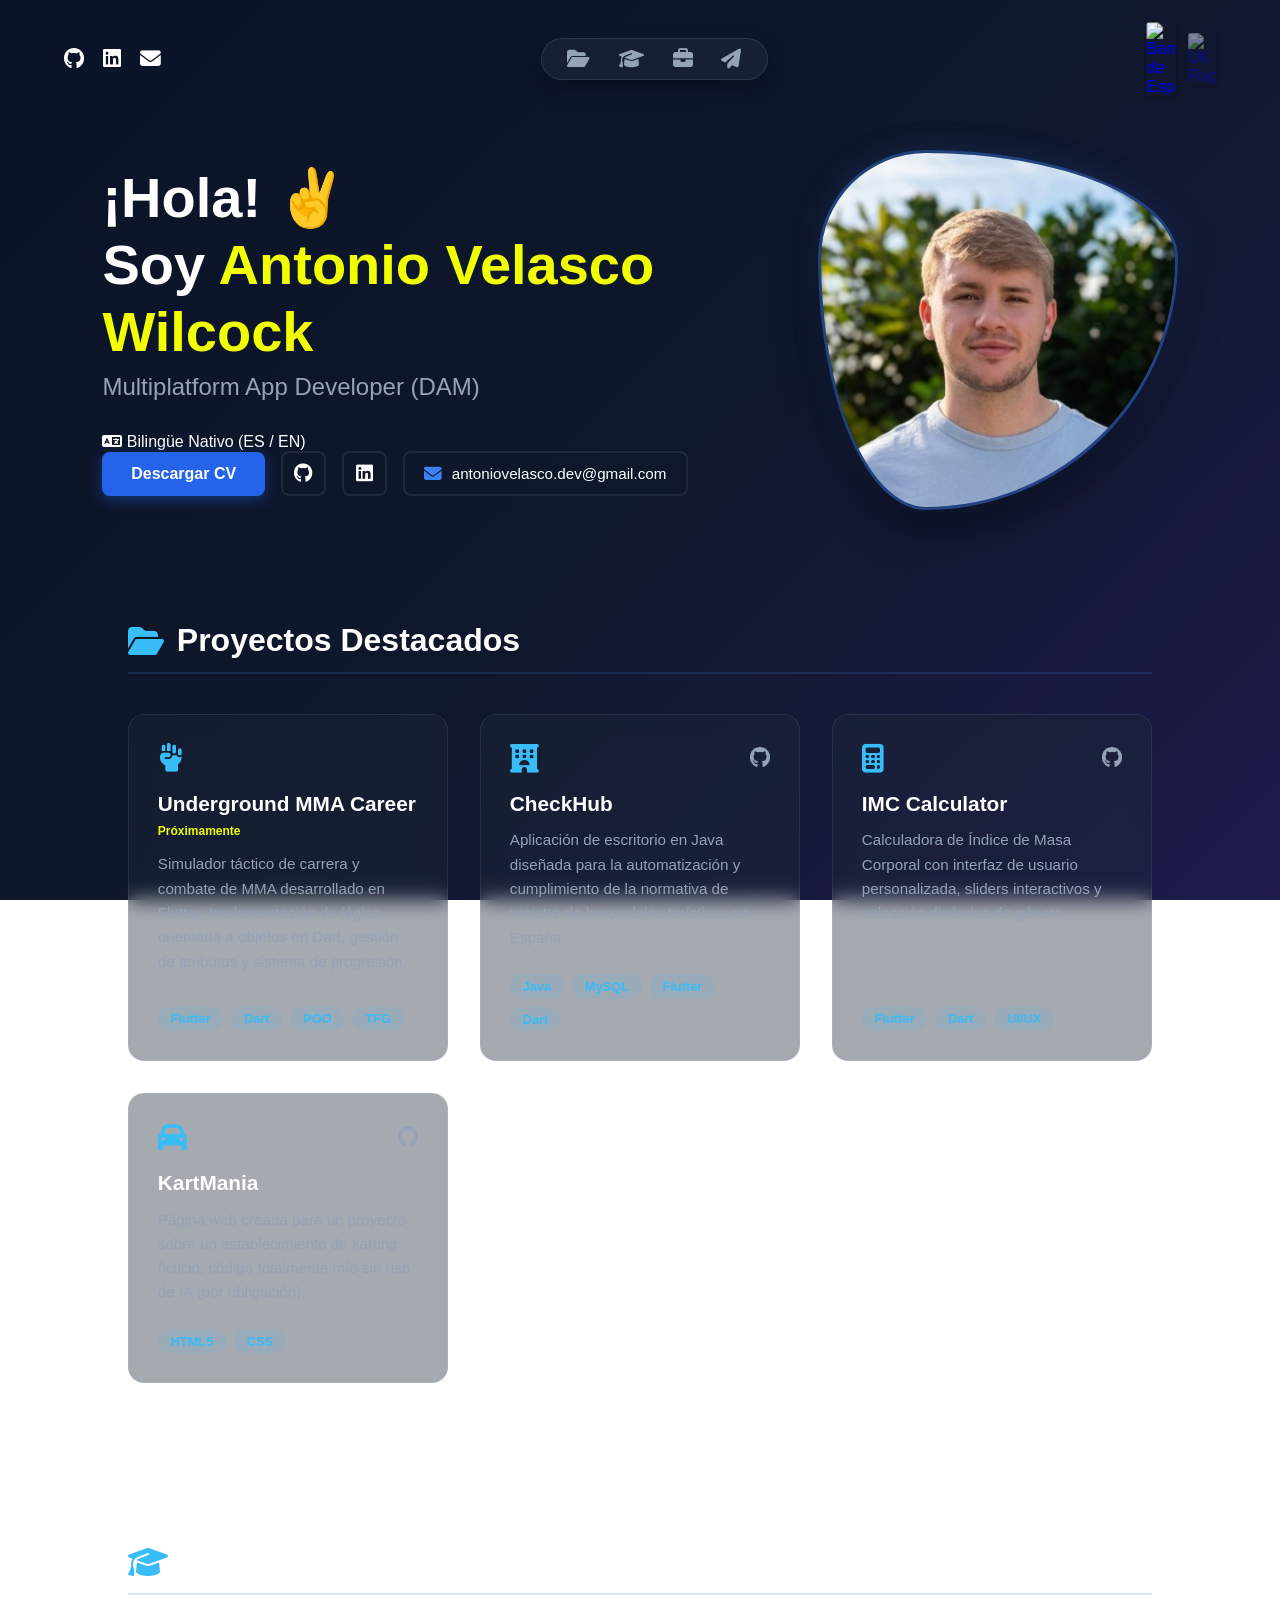
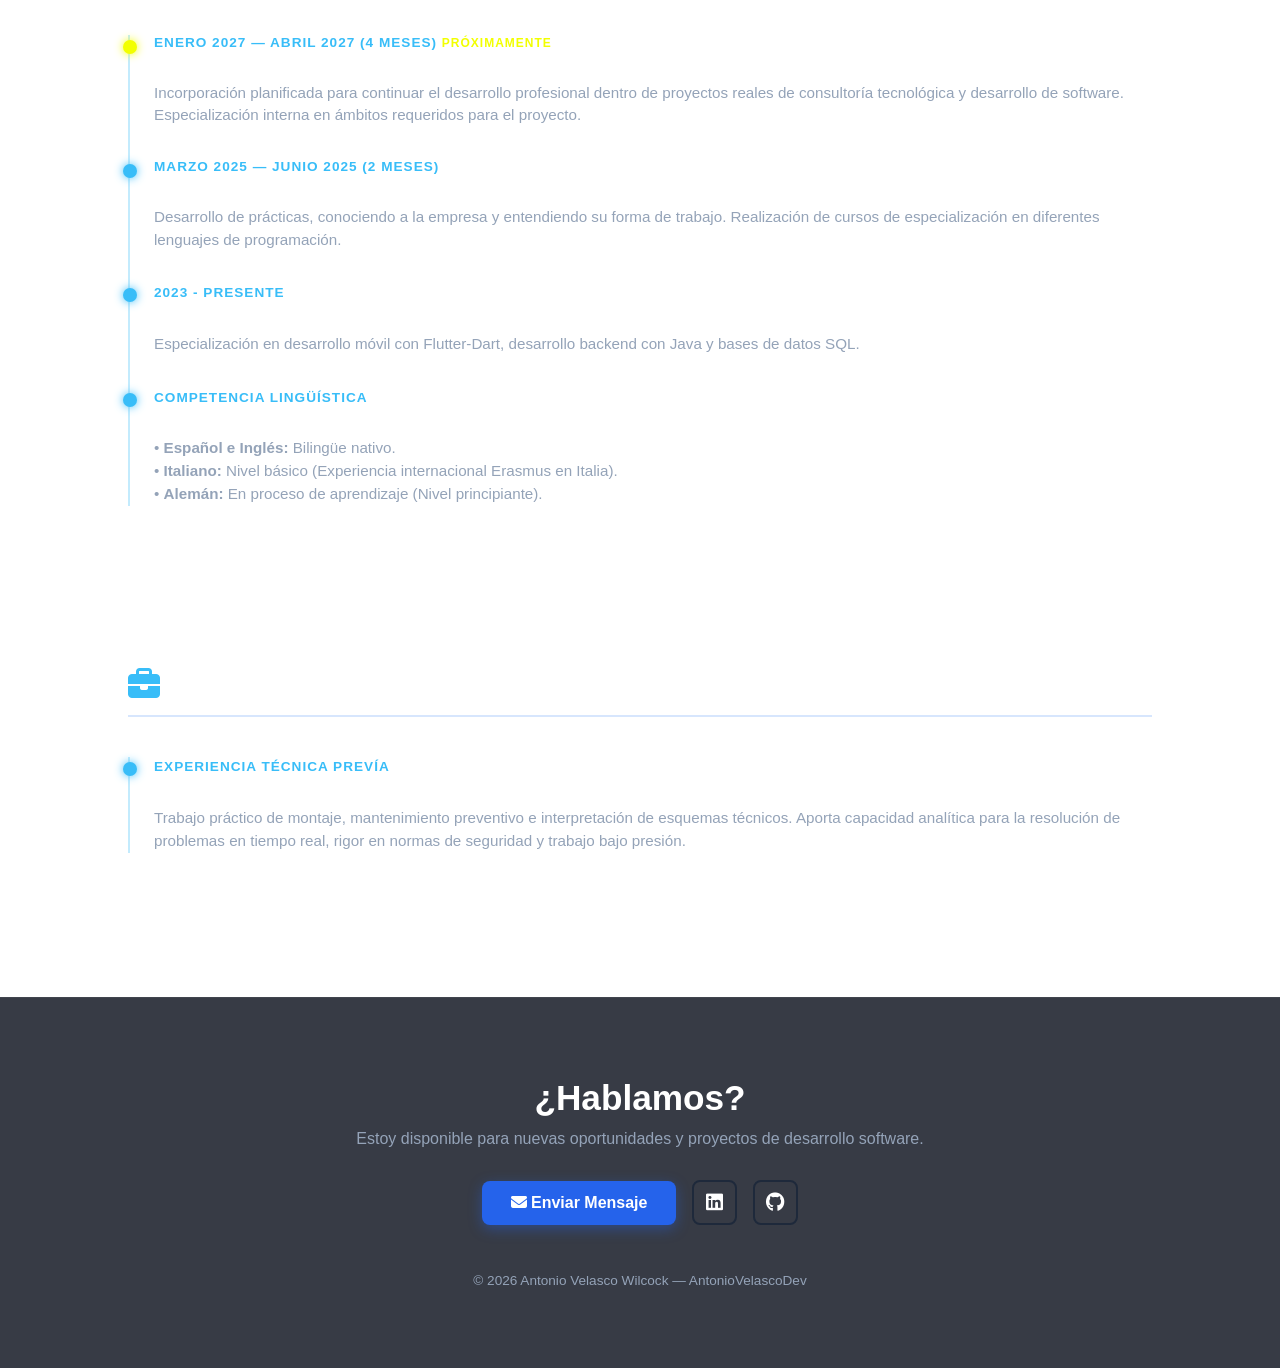
==== indexEsp.html @ fb4e48b7 "First Commit: Creation of my portfolio." ====
<!DOCTYPE html>
<html lang="es">

<head>
    <meta charset="UTF-8">
    <meta name="viewport" content="width=device-width, initial-scale=1.0">
    <title>Antonio Velasco | Portfolio</title>
    <link rel="stylesheet" href="styles.css">
    <!-- Utilizo FontAwesome para los iconos -->
    <link rel="stylesheet" href="https://cdnjs.cloudflare.com/ajax/libs/font-awesome/6.4.0/css/all.min.css">
</head>

<body>

    <!-- Navbar superior -->
    <header class="header">
        <div class="header-left">
            <a href="https://github.com/Antoniovelascodev" target="_blank" class="icon-btn" title="GitHub"><i
                    class="fab fa-github"></i></a>
            <a href="https://www.linkedin.com/in/antonio-velasco-wilcock/" target="_blank" class="icon-btn"
                title="LinkedIn"><i class="fab fa-linkedin"></i></a>
            <a href="mailto:antoniovelasco.dev@gmail.com" class="icon-btn" title="Correo electrónico"><i
                    class="fas fa-envelope"></i></a>
        </div>

        <!-- Bloque Central: Menú de navegación flotante / anclas -->
        <nav class="nav-central">
            <a href="#proyectos" class="nav-icon-link" title="Proyectos">
                <i class="fas fa-folder-open"></i>
            </a>
            <a href="#estudios" class="nav-icon-link" title="Estudios y Formación">
                <i class="fas fa-graduation-cap"></i>
            </a>
            <a href="#experiencia" class="nav-icon-link" title="Experiencia Laboral">
                <i class="fas fa-briefcase"></i>
            </a>
            <a href="#contacto" class="nav-icon-link" title="Contacto">
                <i class="fas fa-paper-plane"></i>
            </a>
        </nav>

        <!-- Bloque Derecho: Selector de Idioma -->
        <div class="lang-selector">
            <a href="indexEsp.html" class="lang-flag active" title="Español">
                <img src="https://flagcdn.com/w40/es.png" alt="Bandera de España" class="flag-img">
            </a>
            <a href="indexEn.html" class="lang-flag" title="English">
                <img src="https://flagcdn.com/w40/gb.png" alt="UK Flag" class="flag-img">
            </a>
        </div>
    </header>

    <!-- Sección Principal -->
    <main class="hero-section">
        <div class="hero-text">
            <h1>¡Hola! ✌️<br>Soy <span class="highlight">Antonio Velasco Wilcock</span></h1>
            <h2>Multiplatform App Developer (DAM)</h2>
            
            <!-- BADGE BILINGÜE EN PÁGINA PRINCIPAL -->
            <div class="hero-badges">
                <span class="badge-bilingual"><i class="fas fa-language"></i> Bilingüe Nativo (ES / EN)</span>
            </div>

            <div class="hero-actions">
                <a href="#contacto" class="btn-primary">Descargar CV</a>
                <a href="https://github.com/Antoniovelascodev" target="_blank" class="social-icon-btn" title="GitHub"><i
                        class="fab fa-github"></i></a>
                <a href="https://www.linkedin.com/in/antonio-velasco-wilcock/" target="_blank" class="social-icon-btn"
                    title="LinkedIn"><i class="fab fa-linkedin"></i></a>
                <a href="mailto:antoniovelasco.dev@gmail.com" class="email-btn" title="Enviar correo">
                    <i class="fas fa-envelope"></i>
                    <span>antoniovelasco.dev@gmail.com</span>
                </a>
            </div>
        </div>

        <div class="hero-image-container">
            <div class="blob-frame">
                <img src="images/profilePicture.jpg" alt="Antonio Velasco">
            </div>
        </div>
    </main>

    <!-- SECCIÓN 1: PROYECTOS DESTACADOS -->
    <section id="proyectos" class="section-container">
        <h2 class="section-title"><i class="fas fa-folder-open"></i> Proyectos Destacados</h2>

        <div class="projects-grid">

            <!-- Tarjeta 1: MMA Manager (TFG) -->
            <div class="project-card">
                <div class="project-header">
                    <i class="fa-solid fa-hand-fist project-icon"></i>
                </div>
                <h3>Underground MMA Career <span style="color: #f2ff00; font-size: 0.75rem;">Próximamente</span></h3> 
                <p>Simulador táctico de carrera y combate de MMA desarrollado en Flutter. Implementación de lógica
                    orientada a objetos en Dart, gestión de atributos y sistema de progresión.</p>
                <div class="project-tags">
                    <span>Flutter</span>
                    <span>Dart</span>
                    <span>POO</span>
                    <span>TFG</span>
                </div>
            </div>

            <!-- Tarjeta 2: SES Hospedajes -->
            <div class="project-card">
                <div class="project-header">
                    <i class="fas fa-hotel project-icon"></i>
                    <div class="project-links">
                        <a href="https://github.com/Antoniovelascodev/CheckHub" target="_blank" title="Ver código"><i
                                class="fab fa-github"></i></a>
                    </div>
                </div>
                <h3>CheckHub</h3>
                <p>Aplicación de escritorio en Java diseñada para la automatización y cumplimiento de la normativa de
                    registro de hospedajes turísticos en España.</p>
                <div class="project-tags">
                    <span>Java</span>
                    <span>MySQL</span>
                    <span>Flutter</span>
                    <span>Dart</span>
                </div>
            </div>

            <!-- Tarjeta 3: IMC Calculator -->
            <div class="project-card">
                <div class="project-header">
                    <i class="fas fa-calculator project-icon"></i>
                    <div class="project-links">
                        <a href="https://github.com/Antoniovelascodev/ImcCalculator" target="_blank"
                            title="Ver código"><i class="fab fa-github"></i></a>
                    </div>
                </div>
                <h3>IMC Calculator</h3>
                <p>Calculadora de Índice de Masa Corporal con interfaz de usuario personalizada, sliders interactivos y
                    selección dinámica de género.</p>
                <div class="project-tags">
                    <span>Flutter</span>
                    <span>Dart</span>
                    <span>UI/UX</span>
                </div>
            </div>

            <!-- Tarjeta 4: KartMania -->
            <div class="project-card">
                <div class="project-header">
                    <i class="fas fa-car project-icon"></i>
                    <div class="project-links">
                        <a href="https://github.com/Antoniovelascodev/KartMania" target="_blank"
                            title="Ver código"><i class="fab fa-github"></i></a>
                    </div>
                </div>
                <h3>KartMania</h3>
                <p>Página web creada para un proyecto sobre un establecimiento de karting ficticio, código totalmente mío sin uso de IA (por obligación).</p>
                <div class="project-tags">
                    <span>HTML5</span>
                    <span>CSS</span>
                </div>
            </div>

        </div>
    </section>

    <!-- SECCIÓN 2: ESTUDIOS Y FORMACIÓN -->
    <section id="estudios" class="section-container">
        <h2 class="section-title"><i class="fas fa-graduation-cap"></i> Formación e Idiomas</h2>

        <div class="timeline">

            <!-- Prácticas Futuras (2027) -->
            <div class="timeline-item">
                <div class="timeline-dot" style="background: #f2ff00; box-shadow: 0 0 10px #f2ff00;"></div>
                <div class="timeline-date">Enero 2027 — Abril 2027 (4 meses) <span
                        style="color: #f2ff00; font-size: 0.75rem;">Próximamente</span></div>
                <div class="timeline-content">
                    <h3>Prácticas Formativas — Accenture</h3>
                    <p class="timeline-sub">
                        Incorporación planificada para continuar el desarrollo profesional dentro de proyectos reales de consultoría
                        tecnológica y desarrollo de software. Especialización interna en ámbitos requeridos para el proyecto.
                    </p>
                </div>
            </div>

            <!-- Prácticas Pasadas -->
            <div class="timeline-item">
                <div class="timeline-dot"></div>
                <div class="timeline-date">Marzo 2025 — Junio 2025 (2 meses)</div>
                <div class="timeline-content">
                    <h3>Prácticas Formativas — Accenture</h3>
                    <p class="timeline-sub">
                        Desarrollo de prácticas, conociendo a la empresa y entendiendo su forma de trabajo. Realización 
                        de cursos de especialización en diferentes lenguajes de programación. 
                    </p>
                </div>
            </div>

            <!-- Grado DAM -->
            <div class="timeline-item">
                <div class="timeline-dot"></div>
                <div class="timeline-content">
                    <span class="timeline-date">2023 - Presente</span>
                    <h3>Grado Superior en Desarrollo de Aplicaciones Multiplataforma (DAM)</h3>
                    <p class="timeline-sub">Especialización en desarrollo móvil con Flutter-Dart, desarrollo backend con
                        Java y bases de datos SQL.</p>
                </div>
            </div>

            <!-- Idiomas y Perfil Internacional -->
            <div class="timeline-item">
                <div class="timeline-dot"></div>
                <div class="timeline-content">
                    <span class="timeline-date">Competencia Lingüística</span>
                    <h3>Perfil Bilingüe e Idiomas</h3>
                    <p class="timeline-sub">
                        • <strong>Español e Inglés:</strong> Bilingüe nativo.<br>
                        • <strong>Italiano:</strong> Nivel básico (Experiencia internacional Erasmus en Italia).<br>
                        • <strong>Alemán:</strong> En proceso de aprendizaje (Nivel principiante).
                    </p>
                </div>
            </div>
        </div>
    </section>

    <!-- SECCIÓN 3: EXPERIENCIA TÉCNICA Y LABORAL -->
    <section id="experiencia" class="section-container">
        <h2 class="section-title"><i class="fas fa-briefcase"></i> Otra Experiencia Técnica</h2>

        <div class="timeline">
            <!-- Electricista -->
            <div class="timeline-item">
                <div class="timeline-dot"></div>
                <div class="timeline-content">
                    <span class="timeline-date">Experiencia Técnica Prevía</span>
                    <h3>Técnico Electricista</h3>
                    <p class="timeline-sub">
                        Trabajo práctico de montaje, mantenimiento preventivo e interpretación de esquemas técnicos. Aporta capacidad analítica para la resolución de problemas en tiempo real, rigor en normas de seguridad y trabajo bajo presión.
                    </p>
                </div>
            </div>
        </div>
    </section>

    <!-- FOOTER / CONTACTO -->
    <footer id="contacto" class="footer-container">
        <h2>¿Hablamos?</h2>
        <p>Estoy disponible para nuevas oportunidades y proyectos de desarrollo software.</p>

        <div class="footer-actions">
            <a href="mailto:antoniovelasco.dev@gmail.com" class="btn-primary"><i class="fas fa-envelope"></i> Enviar
                Mensaje</a>
            <a href="https://www.linkedin.com/in/antonio-velasco-wilcock/" target="_blank" class="social-icon-btn"><i
                    class="fab fa-linkedin"></i></a>
            <a href="https://github.com/Antoniovelascodev" target="_blank" class="social-icon-btn"><i
                    class="fab fa-github"></i></a>
        </div>

        <p class="copyright">&copy; 2026 Antonio Velasco Wilcock — AntonioVelascoDev</p>
    </footer>

</body>

</html>
---- styles.css ----
/* ==========================================
   CONFIGURACIÓN GENERAL
   ========================================== */
* {
    margin: 0;
    padding: 0;
    box-sizing: border-box;
    font-family: 'Segoe UI', Roboto, Helvetica, Arial, sans-serif;
}

html {
    scroll-behavior: smooth;
}

body {
    background: linear-gradient(135deg, #0b1329 0%, #0f172a 50%, #1e1b4b 100%);
    background-attachment: fixed;
    color: #ffffff;
    min-height: 100vh;
    display: flex;
    flex-direction: column;
    overflow-x: hidden;
}

/* ==========================================
   HEADER Y NAVBAR
   ========================================== */
.header {
    width: 100%;
    display: flex;
    justify-content: space-between;
    align-items: center;
    padding: 1.5rem 5%;
}

.header-left {
    display: flex;
    align-items: center;
    gap: 1.2rem;
}

.icon-btn {
    color: #ffffff;
    font-size: 1.3rem;
    text-decoration: none;
    transition: color 0.3s ease;
}

.icon-btn:hover {
    color: #3b82f6;
}

.nav-central {
    display: flex;
    align-items: center;
    gap: 1.8rem;
    background: rgba(30, 41, 59, 0.6);
    padding: 0.6rem 1.6rem;
    border-radius: 30px;
    border: 1px solid rgba(255, 255, 255, 0.1);
    backdrop-filter: blur(10px);
    box-shadow: 0 8px 20px rgba(0, 0, 0, 0.3);
}

.nav-icon-link {
    color: #94a3b8;
    font-size: 1.25rem;
    text-decoration: none;
    transition: all 0.3s ease;
    display: flex;
    align-items: center;
    justify-content: center;
}

.nav-icon-link:hover {
    color: #3b82f6;
    transform: translateY(-2px);
}

.lang-selector {
    display: flex;
    align-items: center;
    gap: 0.8rem;
}

.lang-flag {
    opacity: 0.5;
    transition: opacity 0.3s ease, transform 0.2s ease;
    text-decoration: none;
    display: flex;
    align-items: center;
}

.lang-flag.active,
.lang-flag:hover {
    opacity: 1;
    transform: scale(1.05);
}

.flag-img {
    width: 28px;
    height: auto;
    border-radius: 3px;
    box-shadow: 0 2px 5px rgba(0, 0, 0, 0.3);
}

/* ==========================================
   SECCIÓN PRINCIPAL (HERO)
   ========================================== */
.hero-section {
    flex: 1;
    display: flex;
    justify-content: space-between;
    align-items: center;
    padding: 2rem 8%;
    max-width: 1300px;
    margin: 0 auto;
    width: 100%;
}

.hero-text {
    max-width: 650px;
}

.hero-text h1 {
    font-size: 3.5rem;
    font-weight: 800;
    line-height: 1.2;
    margin-bottom: 0.5rem;
}

.hero-text .highlight {
    color: #f2ff00;
}

.hero-text h2 {
    font-size: 1.5rem;
    color: #94a3b8;
    font-weight: 400;
    margin-bottom: 2rem;
}

.hero-actions {
    display: flex;
    align-items: center;
    gap: 1rem;
    flex-wrap: wrap;
}

.btn-primary {
    background-color: #2563eb;
    color: #ffffff;
    padding: 0.8rem 1.8rem;
    border-radius: 8px;
    text-decoration: none;
    font-weight: 600;
    font-size: 1rem;
    transition: background 0.3s ease, transform 0.2s ease;
    box-shadow: 0 4px 14px rgba(37, 99, 235, 0.4);
}

.btn-primary:hover {
    background-color: #1d4ed8;
    transform: translateY(-2px);
}

.social-icon-btn {
    background: transparent;
    border: 2px solid #1e293b;
    color: #ffffff;
    width: 45px;
    height: 45px;
    display: flex;
    justify-content: center;
    align-items: center;
    border-radius: 8px;
    font-size: 1.2rem;
    text-decoration: none;
    transition: all 0.3s ease;
}

.social-icon-btn:hover {
    border-color: #3b82f6;
    color: #3b82f6;
    background-color: rgba(59, 130, 246, 0.08);
    transform: translateY(-2px);
}

.email-btn {
    background: transparent;
    border: 2px solid #1e293b;
    color: #ffffff;
    padding: 0 1.2rem;
    height: 45px;
    display: flex;
    align-items: center;
    gap: 0.6rem;
    border-radius: 8px;
    font-size: 0.95rem;
    font-weight: 500;
    text-decoration: none;
    transition: all 0.3s ease;
}

.email-btn i {
    font-size: 1.1rem;
    color: #3b82f6;
}

.email-btn:hover {
    border-color: #3b82f6;
    background-color: rgba(59, 130, 246, 0.08);
    color: #3b82f6;
    transform: translateY(-2px);
}

.hero-image-container {
    display: flex;
    justify-content: center;
    align-items: center;
}

.blob-frame {
    width: 360px;
    height: 360px;
    border-radius: 30% 70% 70% 30% / 30% 30% 70% 70%;
    overflow: hidden;
    border: 3px solid rgba(59, 130, 246, 0.4);
    box-shadow: 0 20px 40px rgba(0, 0, 0, 0.5), 0 0 30px rgba(59, 130, 246, 0.2);
    transition: border-radius 0.8s ease;
}

.blob-frame:hover {
    border-radius: 50% 50% 30% 70% / 50% 70% 30% 50%;
}

.blob-frame img {
    width: 100%;
    height: 100%;
    object-fit: cover;
}

/* ==========================================
   SECCIONES (PROYECTOS Y ESTUDIOS)
   ========================================== */
.section-container {
    padding: 5rem 10%;
    max-width: 1300px;
    margin: 0 auto;
    width: 100%;
}

.section-title {
    font-size: 2rem;
    font-weight: 700;
    margin-bottom: 2.5rem;
    display: flex;
    align-items: center;
    gap: 0.8rem;
    color: #ffffff;
    border-bottom: 2px solid rgba(59, 130, 246, 0.2);
    padding-bottom: 0.8rem;
}

.section-title i {
    color: #38bdf8;
}

.projects-grid {
    display: grid;
    grid-template-columns: repeat(auto-fit, minmax(300px, 1fr));
    gap: 2rem;
}

.project-card {
    background: rgba(30, 41, 59, 0.4);
    border: 1px solid rgba(255, 255, 255, 0.08);
    border-radius: 16px;
    padding: 1.8rem;
    backdrop-filter: blur(10px);
    transition: all 0.3s ease;
    display: flex;
    flex-direction: column;
}

.project-card:hover {
    transform: translateY(-5px);
    border-color: rgba(56, 189, 248, 0.5);
    box-shadow: 0 10px 30px rgba(0, 0, 0, 0.4);
}

.project-header {
    display: flex;
    justify-content: space-between;
    align-items: center;
    margin-bottom: 1.2rem;
}

.project-icon {
    font-size: 1.8rem;
    color: #38bdf8;
}

.project-links a {
    color: #94a3b8;
    font-size: 1.3rem;
    text-decoration: none;
    transition: color 0.3s ease;
}

.project-links a:hover {
    color: #38bdf8;
}

.project-card h3 {
    font-size: 1.3rem;
    margin-bottom: 0.8rem;
    color: #ffffff;
}

.project-card p {
    color: #94a3b8;
    font-size: 0.95rem;
    line-height: 1.6;
    margin-bottom: 1.5rem;
    flex: 1;
}

.project-tags {
    display: flex;
    gap: 0.5rem;
    flex-wrap: wrap;
}

.project-tags span {
    background: rgba(56, 189, 248, 0.1);
    color: #38bdf8;
    padding: 0.3rem 0.8rem;
    border-radius: 20px;
    font-size: 0.8rem;
    font-weight: 600;
}

/* Timeline */
.timeline {
    display: flex;
    flex-direction: column;
    gap: 2rem;
    position: relative;
    padding-left: 1.5rem;
    border-left: 2px solid rgba(56, 189, 248, 0.3);
}

.timeline-item {
    position: relative;
}

.timeline-dot {
    width: 14px;
    height: 14px;
    background: #38bdf8;
    border-radius: 50%;
    position: absolute;
    left: -1.95rem;
    top: 0.3rem;
    box-shadow: 0 0 10px #38bdf8;
}

.timeline-date {
    color: #38bdf8;
    font-size: 0.85rem;
    font-weight: 600;
    text-transform: uppercase;
    letter-spacing: 1px;
}

.timeline-content h3 {
    font-size: 1.2rem;
    margin: 0.3rem 0;
}

.timeline-sub {
    color: #94a3b8;
    font-size: 0.95rem;
    line-height: 1.5;
}

/* Footer */
.footer-container {
    text-align: center;
    padding: 5rem 5% 3rem;
    background: rgba(5, 10, 23, 0.8);
    border-top: 1px solid rgba(255, 255, 255, 0.05);
    margin-top: 4rem;
}

.footer-container h2 {
    font-size: 2.2rem;
    margin-bottom: 0.8rem;
}

.footer-container p {
    color: #94a3b8;
    margin-bottom: 2rem;
}

.footer-actions {
    display: flex;
    justify-content: center;
    align-items: center;
    gap: 1rem;
    margin-bottom: 3rem;
}

.copyright {
    font-size: 0.85rem;
    color: #64748b;
}

/* ==========================================
   ADAPTABILIDAD RESPONSIVE
   ========================================== */
@media (max-width: 900px) {
    .header {
        flex-wrap: wrap;
        gap: 1rem;
        justify-content: center;
    }

    .nav-central {
        order: 3;
        width: 100%;
        justify-content: center;
        margin-top: 0.5rem;
    }

    .hero-section {
        flex-direction: column-reverse;
        justify-content: center;
        text-align: center;
        padding: 2rem 5%;
        gap: 2.5rem;
    }

    .hero-text h1 {
        font-size: 2.6rem;
    }

    .hero-actions {
        justify-content: center;
    }

    .blob-frame {
        width: 270px;
        height: 270px;
    }
}
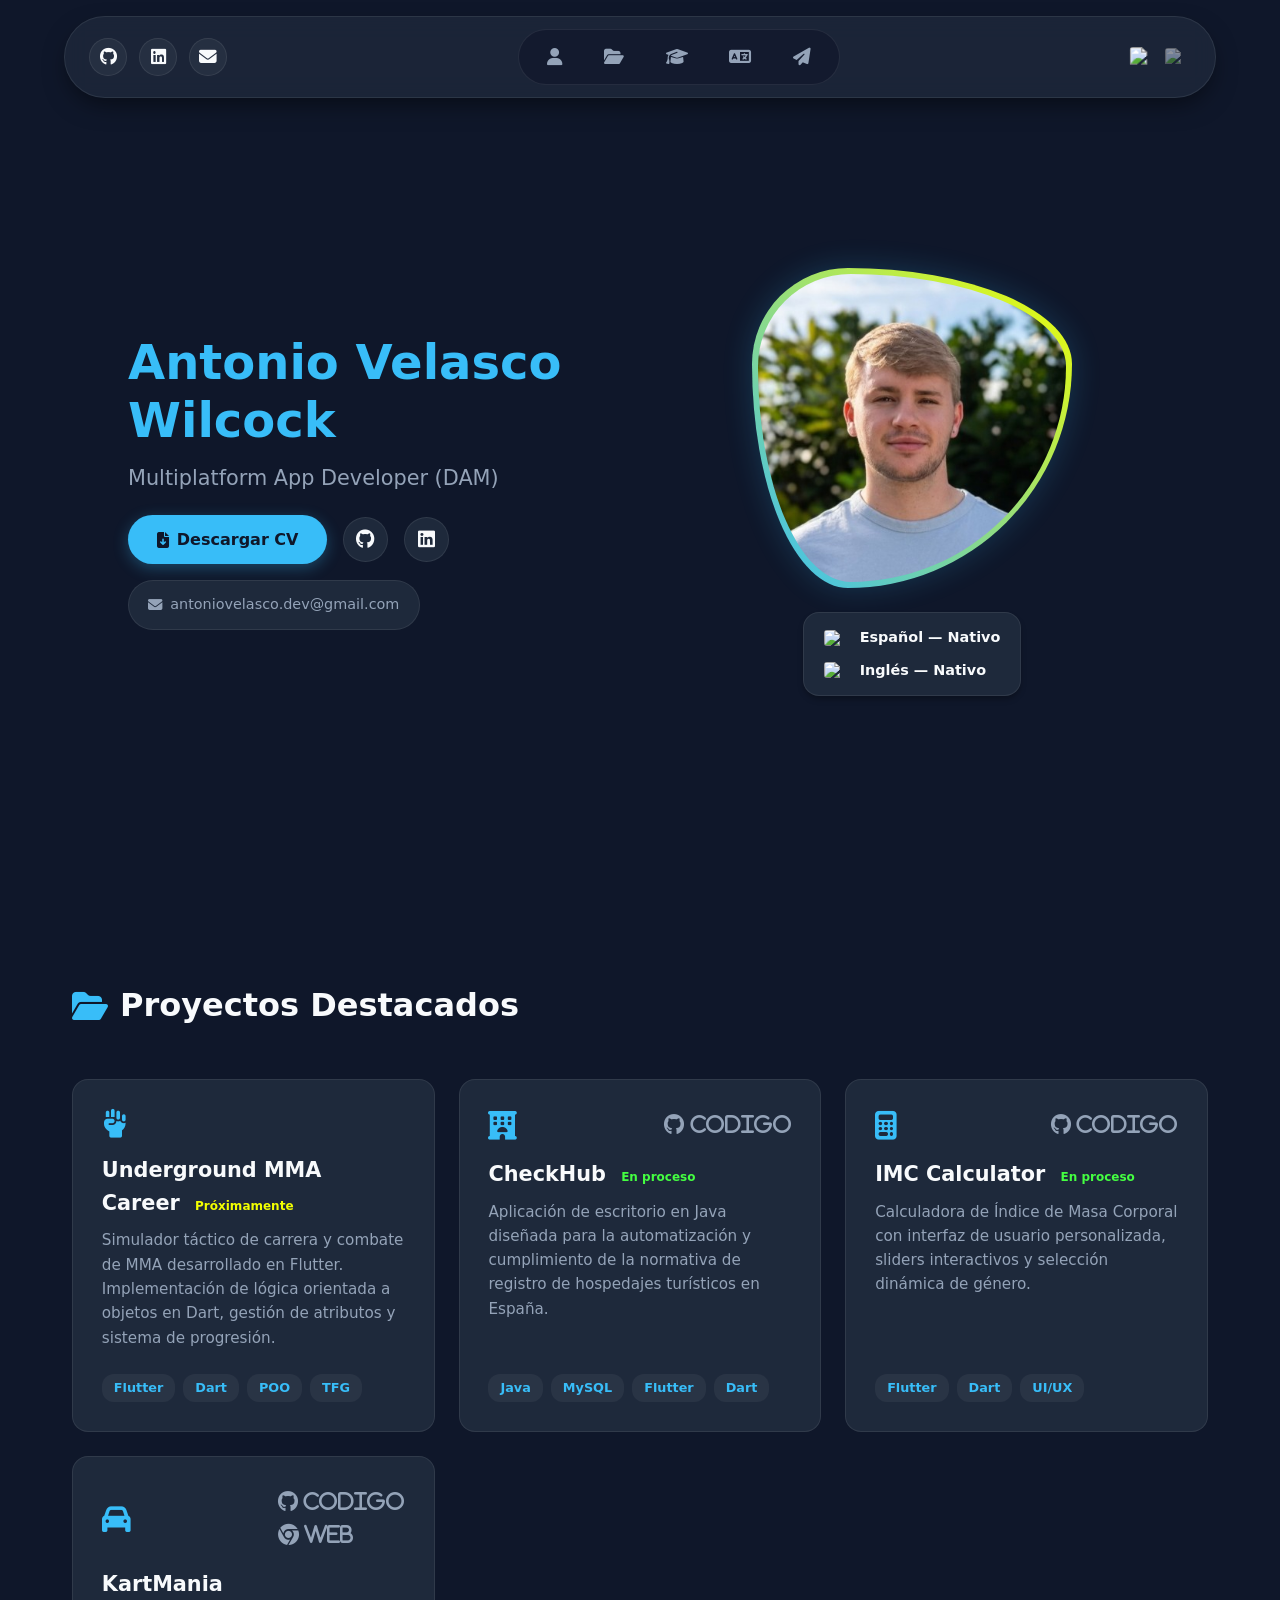
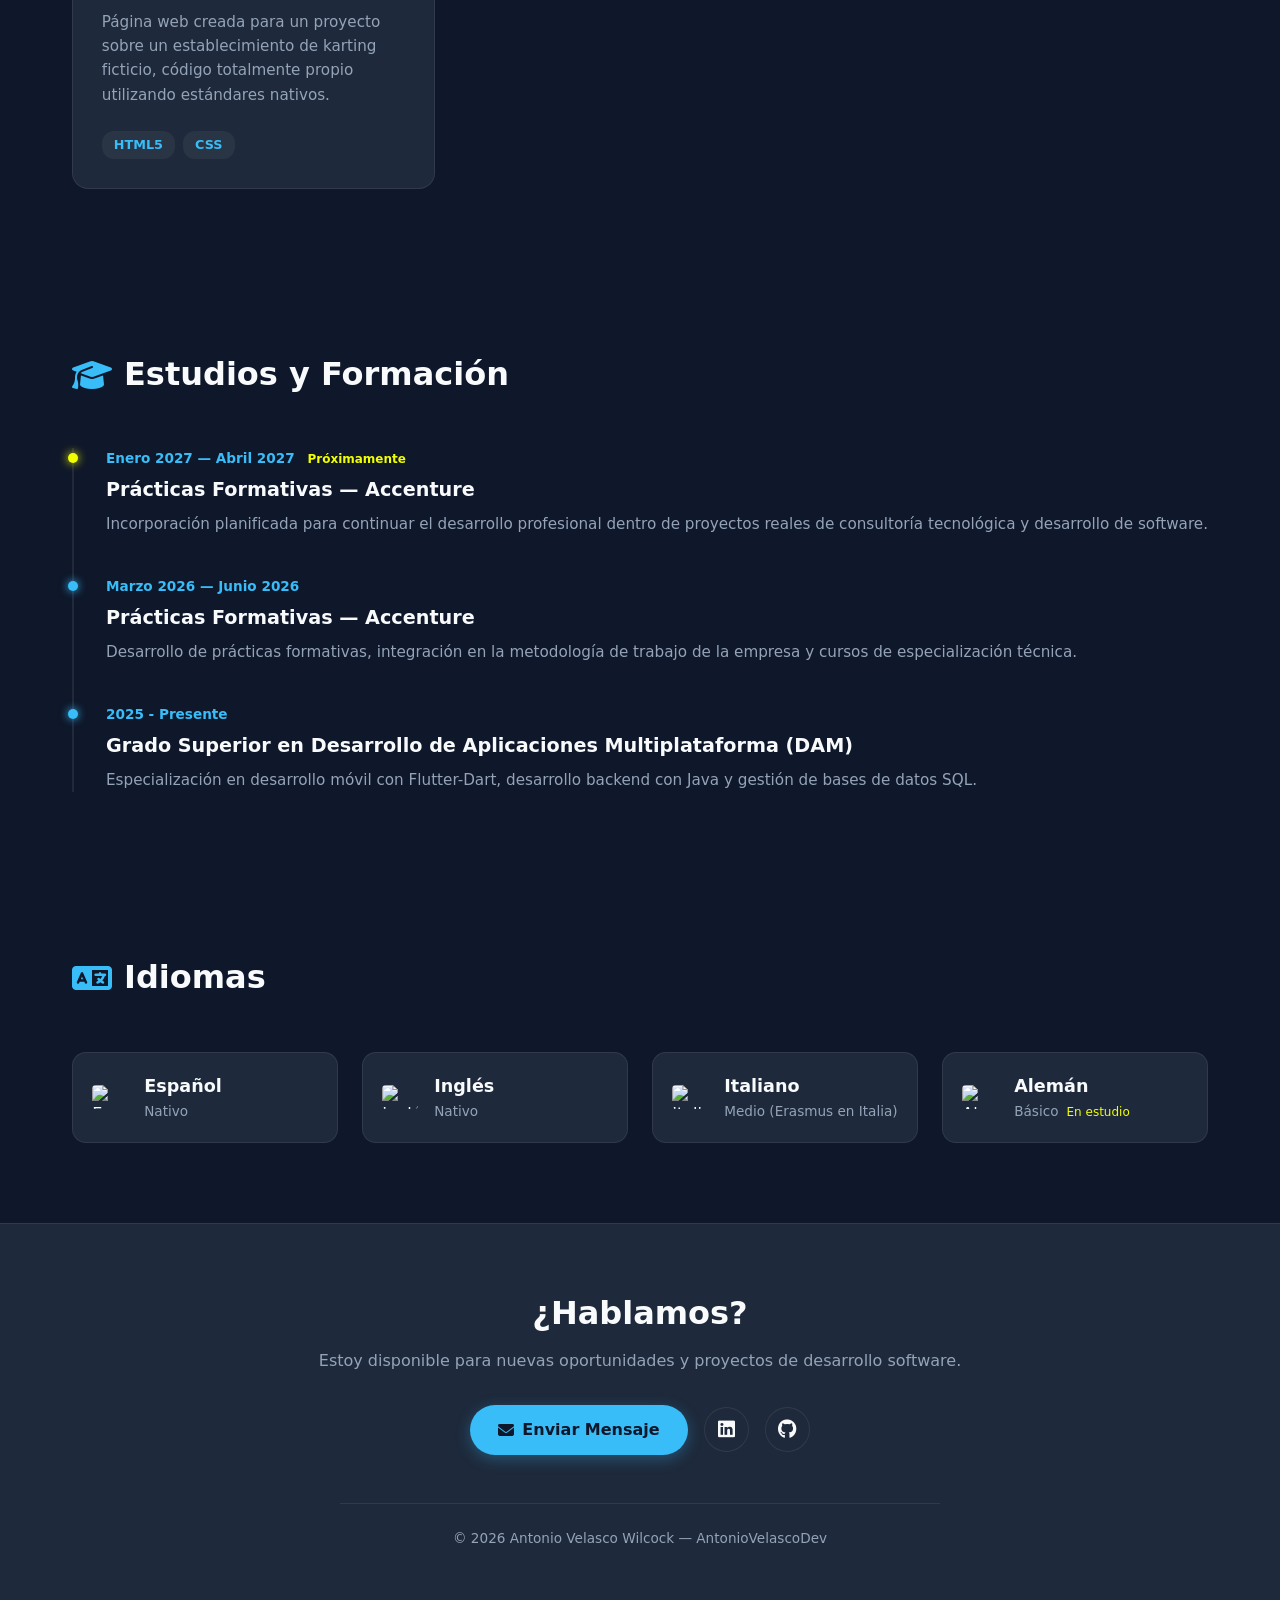
==== commit bf79b102: "Fix: Small changes" ====
--- a/indexEsp.html
+++ b/indexEsp.html
@@ -6,7 +6,7 @@
     <meta name="viewport" content="width=device-width, initial-scale=1.0">
     <title>Antonio Velasco | Portfolio</title>
     <link rel="stylesheet" href="styles.css">
-    <!-- Utilizo FontAwesome para los iconos -->
+    <!-- FontAwesome para iconos -->
     <link rel="stylesheet" href="https://cdnjs.cloudflare.com/ajax/libs/font-awesome/6.4.0/css/all.min.css">
 </head>
 
@@ -23,46 +23,46 @@
                     class="fas fa-envelope"></i></a>
         </div>
 
-        <!-- Bloque Central: Menú de navegación flotante / anclas -->
+        <!-- Bloque Central: Menú de navegación flotante -->
         <nav class="nav-central">
+            <!-- Icono de persona para subir al inicio -->
+            <a href="#inicio" class="nav-icon-link" title="Inicio / Sobre mí">
+                <i class="fas fa-user"></i>
+            </a>
             <a href="#proyectos" class="nav-icon-link" title="Proyectos">
                 <i class="fas fa-folder-open"></i>
             </a>
             <a href="#estudios" class="nav-icon-link" title="Estudios y Formación">
                 <i class="fas fa-graduation-cap"></i>
             </a>
-            <a href="#experiencia" class="nav-icon-link" title="Experiencia Laboral">
-                <i class="fas fa-briefcase"></i>
+            <a href="#idiomas" class="nav-icon-link" title="Idiomas">
+                <i class="fas fa-language"></i>
             </a>
             <a href="#contacto" class="nav-icon-link" title="Contacto">
                 <i class="fas fa-paper-plane"></i>
             </a>
         </nav>
 
-        <!-- Bloque Derecho: Selector de Idioma -->
+        <!-- Bloque Derecho: Selector de Idioma del Portfolio -->
         <div class="lang-selector">
             <a href="indexEsp.html" class="lang-flag active" title="Español">
                 <img src="https://flagcdn.com/w40/es.png" alt="Bandera de España" class="flag-img">
             </a>
-            <a href="indexEn.html" class="lang-flag" title="English">
+            <a href="index.html" class="lang-flag" title="English">
                 <img src="https://flagcdn.com/w40/gb.png" alt="UK Flag" class="flag-img">
             </a>
         </div>
     </header>
 
-    <!-- Sección Principal -->
-    <main class="hero-section">
+    <!-- Sección Principal (Añadido id="inicio") -->
+    <main id="inicio" class="hero-section">
         <div class="hero-text">
-            <h1>¡Hola! ✌️<br>Soy <span class="highlight">Antonio Velasco Wilcock</span></h1>
+            <h1><span class="highlight">Antonio Velasco Wilcock</span></h1>
             <h2>Multiplatform App Developer (DAM)</h2>
-            
-            <!-- BADGE BILINGÜE EN PÁGINA PRINCIPAL -->
-            <div class="hero-badges">
-                <span class="badge-bilingual"><i class="fas fa-language"></i> Bilingüe Nativo (ES / EN)</span>
-            </div>
 
             <div class="hero-actions">
-                <a href="#contacto" class="btn-primary">Descargar CV</a>
+                <a href="docs/CvAntonioVelascoWilcock.pdf" download="CvAntonioVelascoWilcock.pdf" class="btn-primary"><i
+                        class="fas fa-file-arrow-down"></i> Descargar CV</a>
                 <a href="https://github.com/Antoniovelascodev" target="_blank" class="social-icon-btn" title="GitHub"><i
                         class="fab fa-github"></i></a>
                 <a href="https://www.linkedin.com/in/antonio-velasco-wilcock/" target="_blank" class="social-icon-btn"
@@ -74,10 +74,23 @@
             </div>
         </div>
 
+        <!-- Imagen Hero y Banderas con texto debajo -->
         <div class="hero-image-container">
             <div class="blob-frame">
                 <img src="images/profilePicture.jpg" alt="Antonio Velasco">
             </div>
+
+            <!-- Banderas explicativas debajo de la foto -->
+            <div class="profile-languages">
+                <div class="lang-tag">
+                    <img src="https://flagcdn.com/w40/es.png" alt="Español" class="profile-flag">
+                    <span>Español — Nativo</span>
+                </div>
+                <div class="lang-tag">
+                    <img src="https://flagcdn.com/w40/gb.png" alt="Inglés" class="profile-flag">
+                    <span>Inglés — Nativo </span>
+                </div>
+            </div>
         </div>
     </main>
 
@@ -86,13 +99,12 @@
         <h2 class="section-title"><i class="fas fa-folder-open"></i> Proyectos Destacados</h2>
 
         <div class="projects-grid">
-
-            <!-- Tarjeta 1: MMA Manager (TFG) -->
+            <!-- MMA Manager -->
             <div class="project-card">
                 <div class="project-header">
                     <i class="fa-solid fa-hand-fist project-icon"></i>
                 </div>
-                <h3>Underground MMA Career <span style="color: #f2ff00; font-size: 0.75rem;">Próximamente</span></h3> 
+                <h3>Underground MMA Career <span class="badge-coming-soon">Próximamente</span></h3>
                 <p>Simulador táctico de carrera y combate de MMA desarrollado en Flutter. Implementación de lógica
                     orientada a objetos en Dart, gestión de atributos y sistema de progresión.</p>
                 <div class="project-tags">
@@ -103,16 +115,16 @@
                 </div>
             </div>
 
-            <!-- Tarjeta 2: SES Hospedajes -->
+            <!-- CheckHub -->
             <div class="project-card">
                 <div class="project-header">
                     <i class="fas fa-hotel project-icon"></i>
                     <div class="project-links">
-                        <a href="https://github.com/Antoniovelascodev/CheckHub" target="_blank" title="Ver código"><i
-                                class="fab fa-github"></i></a>
+                       <a href="https://github.com/Antoniovelascodev/CheckHub" target="_blank"
+                            title="View Source Code"><i class="fab fa-github"> Codigo</i></a>
                     </div>
                 </div>
-                <h3>CheckHub</h3>
+                <h3>CheckHub  <span class="badge-in-process">En proceso</span></h3>
                 <p>Aplicación de escritorio en Java diseñada para la automatización y cumplimiento de la normativa de
                     registro de hospedajes turísticos en España.</p>
                 <div class="project-tags">
@@ -123,16 +135,16 @@
                 </div>
             </div>
 
-            <!-- Tarjeta 3: IMC Calculator -->
+            <!-- IMC Calculator -->
             <div class="project-card">
                 <div class="project-header">
                     <i class="fas fa-calculator project-icon"></i>
                     <div class="project-links">
                         <a href="https://github.com/Antoniovelascodev/ImcCalculator" target="_blank"
-                            title="Ver código"><i class="fab fa-github"></i></a>
+                            title="View Source Code"><i class="fab fa-github"> Codigo</i></a>
                     </div>
                 </div>
-                <h3>IMC Calculator</h3>
+                <h3>IMC Calculator  <span class="badge-in-process">En proceso</span></h3>
                 <p>Calculadora de Índice de Masa Corporal con interfaz de usuario personalizada, sliders interactivos y
                     selección dinámica de género.</p>
                 <div class="project-tags">
@@ -142,56 +154,54 @@
                 </div>
             </div>
 
-            <!-- Tarjeta 4: KartMania -->
+            <!-- KartMania -->
             <div class="project-card">
                 <div class="project-header">
                     <i class="fas fa-car project-icon"></i>
                     <div class="project-links">
                         <a href="https://github.com/Antoniovelascodev/KartMania" target="_blank"
-                            title="Ver código"><i class="fab fa-github"></i></a>
+                            title="View Source Code"><i class="fab fa-github"> Codigo</i></a>
+                        <br>
+                        <a href="https://antoniovelascodev.github.io/KartMania/" target="_blank" title="View Page"><i
+                                class="fab fa-chrome"> Web</i></a>
                     </div>
                 </div>
                 <h3>KartMania</h3>
-                <p>Página web creada para un proyecto sobre un establecimiento de karting ficticio, código totalmente mío sin uso de IA (por obligación).</p>
+                <p>Página web creada para un proyecto sobre un establecimiento de karting ficticio, código totalmente
+                    propio utilizando estándares nativos.</p>
                 <div class="project-tags">
                     <span>HTML5</span>
                     <span>CSS</span>
                 </div>
             </div>
-
         </div>
     </section>
 
     <!-- SECCIÓN 2: ESTUDIOS Y FORMACIÓN -->
     <section id="estudios" class="section-container">
-        <h2 class="section-title"><i class="fas fa-graduation-cap"></i> Formación e Idiomas</h2>
+        <h2 class="section-title"><i class="fas fa-graduation-cap"></i> Estudios y Formación</h2>
 
         <div class="timeline">
-
-            <!-- Prácticas Futuras (2027) -->
+            <!-- Prácticas Futuras -->
             <div class="timeline-item">
-                <div class="timeline-dot" style="background: #f2ff00; box-shadow: 0 0 10px #f2ff00;"></div>
-                <div class="timeline-date">Enero 2027 — Abril 2027 (4 meses) <span
-                        style="color: #f2ff00; font-size: 0.75rem;">Próximamente</span></div>
+                <div class="timeline-dot dot-yellow"></div>
+                <div class="timeline-date">Enero 2027 — Abril 2027 <span class="badge-coming-soon">Próximamente</span>
+                </div>
                 <div class="timeline-content">
                     <h3>Prácticas Formativas — Accenture</h3>
-                    <p class="timeline-sub">
-                        Incorporación planificada para continuar el desarrollo profesional dentro de proyectos reales de consultoría
-                        tecnológica y desarrollo de software. Especialización interna en ámbitos requeridos para el proyecto.
-                    </p>
+                    <p class="timeline-sub">Incorporación planificada para continuar el desarrollo profesional dentro de
+                        proyectos reales de consultoría tecnológica y desarrollo de software.</p>
                 </div>
             </div>
 
             <!-- Prácticas Pasadas -->
             <div class="timeline-item">
                 <div class="timeline-dot"></div>
-                <div class="timeline-date">Marzo 2025 — Junio 2025 (2 meses)</div>
+                <div class="timeline-date">Marzo 2026 — Junio 2026</div>
                 <div class="timeline-content">
                     <h3>Prácticas Formativas — Accenture</h3>
-                    <p class="timeline-sub">
-                        Desarrollo de prácticas, conociendo a la empresa y entendiendo su forma de trabajo. Realización 
-                        de cursos de especialización en diferentes lenguajes de programación. 
-                    </p>
+                    <p class="timeline-sub">Desarrollo de prácticas formativas, integración en la metodología de trabajo
+                        de la empresa y cursos de especialización técnica.</p>
                 </div>
             </div>
 
@@ -199,43 +209,49 @@
             <div class="timeline-item">
                 <div class="timeline-dot"></div>
                 <div class="timeline-content">
-                    <span class="timeline-date">2023 - Presente</span>
+                    <span class="timeline-date">2025 - Presente</span>
                     <h3>Grado Superior en Desarrollo de Aplicaciones Multiplataforma (DAM)</h3>
                     <p class="timeline-sub">Especialización en desarrollo móvil con Flutter-Dart, desarrollo backend con
-                        Java y bases de datos SQL.</p>
-                </div>
-            </div>
-
-            <!-- Idiomas y Perfil Internacional -->
-            <div class="timeline-item">
-                <div class="timeline-dot"></div>
-                <div class="timeline-content">
-                    <span class="timeline-date">Competencia Lingüística</span>
-                    <h3>Perfil Bilingüe e Idiomas</h3>
-                    <p class="timeline-sub">
-                        • <strong>Español e Inglés:</strong> Bilingüe nativo.<br>
-                        • <strong>Italiano:</strong> Nivel básico (Experiencia internacional Erasmus en Italia).<br>
-                        • <strong>Alemán:</strong> En proceso de aprendizaje (Nivel principiante).
-                    </p>
+                        Java y gestión de bases de datos SQL.</p>
                 </div>
             </div>
         </div>
     </section>
 
-    <!-- SECCIÓN 3: EXPERIENCIA TÉCNICA Y LABORAL -->
-    <section id="experiencia" class="section-container">
-        <h2 class="section-title"><i class="fas fa-briefcase"></i> Otra Experiencia Técnica</h2>
-
-        <div class="timeline">
-            <!-- Electricista -->
-            <div class="timeline-item">
-                <div class="timeline-dot"></div>
-                <div class="timeline-content">
-                    <span class="timeline-date">Experiencia Técnica Prevía</span>
-                    <h3>Técnico Electricista</h3>
-                    <p class="timeline-sub">
-                        Trabajo práctico de montaje, mantenimiento preventivo e interpretación de esquemas técnicos. Aporta capacidad analítica para la resolución de problemas en tiempo real, rigor en normas de seguridad y trabajo bajo presión.
-                    </p>
+    <!-- SECCIÓN 3: IDIOMAS (NUEVA SECCIÓN) -->
+    <section id="idiomas" class="section-container">
+        <h2 class="section-title"><i class="fas fa-language"></i> Idiomas</h2>
+
+        <div class="languages-grid">
+            <div class="lang-card">
+                <img src="https://flagcdn.com/w40/es.png" alt="Español" class="lang-card-flag">
+                <div class="lang-card-info">
+                    <h3>Español</h3>
+                    <p>Nativo</p>
+                </div>
+            </div>
+
+            <div class="lang-card">
+                <img src="https://flagcdn.com/w40/gb.png" alt="Inglés" class="lang-card-flag">
+                <div class="lang-card-info">
+                    <h3>Inglés</h3>
+                    <p>Nativo</p>
+                </div>
+            </div>
+
+            <div class="lang-card">
+                <img src="https://flagcdn.com/w40/it.png" alt="Italiano" class="lang-card-flag">
+                <div class="lang-card-info">
+                    <h3>Italiano</h3>
+                    <p>Medio (Erasmus en Italia)</p>
+                </div>
+            </div>
+
+            <div class="lang-card">
+                <img src="https://flagcdn.com/w40/de.png" alt="Alemán" class="lang-card-flag">
+                <div class="lang-card-info">
+                    <h3>Alemán</h3>
+                    <p>Básico<span class="badge-coming-soon">En estudio</span></p>
                 </div>
             </div>
         </div>
--- a/styles.css
+++ b/styles.css
@@ -1,92 +1,122 @@
-/* ==========================================
-   CONFIGURACIÓN GENERAL
-   ========================================== */
+/* ==========================================================================
+   1. VARIABLES GLOBALES & REINICIO
+   ========================================================================== */
+:root {
+    --bg-color: #0f172a;
+    --card-bg: #1e293b;
+    --text-primary: #f8fafc;
+    --text-secondary: #94a3b8;
+    --accent-color: #38bdf8;
+    --accent-yellow: #f2ff00;
+    --accent-hover: #0284c7;
+    --border-color: rgba(255, 255, 255, 0.08);
+    --shadow-sm: 0 4px 6px -1px rgba(0, 0, 0, 0.3);
+    --shadow-lg: 0 10px 25px -5px rgba(0, 0, 0, 0.5);
+    --font-main: 'Segoe UI', system-ui, -apple-system, sans-serif;
+    --transition: all 0.3s cubic-bezier(0.4, 0, 0.2, 1);
+}
+
 * {
     margin: 0;
     padding: 0;
     box-sizing: border-box;
-    font-family: 'Segoe UI', Roboto, Helvetica, Arial, sans-serif;
-}
-
-html {
     scroll-behavior: smooth;
 }
 
 body {
-    background: linear-gradient(135deg, #0b1329 0%, #0f172a 50%, #1e1b4b 100%);
-    background-attachment: fixed;
-    color: #ffffff;
-    min-height: 100vh;
-    display: flex;
-    flex-direction: column;
+    background-color: var(--bg-color);
+    color: var(--text-primary);
+    font-family: var(--font-main);
+    line-height: 1.6;
     overflow-x: hidden;
 }
 
-/* ==========================================
-   HEADER Y NAVBAR
-   ========================================== */
+a {
+    text-decoration: none;
+    color: inherit;
+}
+
+/* ==========================================================================
+   2. HEADER / NAVBAR SUPERIOR
+   ========================================================================== */
 .header {
-    width: 100%;
+    position: fixed;
+    top: 1rem;
+    left: 50%;
+    transform: translateX(-50%);
+    width: 90%;
+    max-width: 1200px;
     display: flex;
     justify-content: space-between;
     align-items: center;
-    padding: 1.5rem 5%;
+    padding: 0.75rem 1.5rem;
+    background: rgba(30, 41, 59, 0.8);
+    backdrop-filter: blur(12px);
+    -webkit-backdrop-filter: blur(12px);
+    border: 1px solid var(--border-color);
+    border-radius: 50px;
+    z-index: 1000;
+    box-shadow: var(--shadow-lg);
 }
 
 .header-left {
     display: flex;
-    align-items: center;
-    gap: 1.2rem;
+    gap: 0.75rem;
 }
 
 .icon-btn {
-    color: #ffffff;
-    font-size: 1.3rem;
-    text-decoration: none;
-    transition: color 0.3s ease;
+    width: 38px;
+    height: 38px;
+    border-radius: 50%;
+    background: rgba(255, 255, 255, 0.05);
+    display: flex;
+    align-items: center;
+    justify-content: center;
+    color: var(--text-primary);
+    font-size: 1.1rem;
+    transition: var(--transition);
+    border: 1px solid var(--border-color);
 }
 
 .icon-btn:hover {
-    color: #3b82f6;
-}
-
+    background: var(--accent-color);
+    color: #0f172a;
+    transform: translateY(-2px);
+}
+
+/* Nav Central Flotante */
 .nav-central {
     display: flex;
-    align-items: center;
-    gap: 1.8rem;
-    background: rgba(30, 41, 59, 0.6);
-    padding: 0.6rem 1.6rem;
+    gap: 1rem;
+    background: rgba(15, 23, 42, 0.6);
+    padding: 0.4rem 1rem;
     border-radius: 30px;
-    border: 1px solid rgba(255, 255, 255, 0.1);
-    backdrop-filter: blur(10px);
-    box-shadow: 0 8px 20px rgba(0, 0, 0, 0.3);
+    border: 1px solid var(--border-color);
 }
 
 .nav-icon-link {
-    color: #94a3b8;
-    font-size: 1.25rem;
-    text-decoration: none;
-    transition: all 0.3s ease;
-    display: flex;
-    align-items: center;
-    justify-content: center;
+    color: var(--text-secondary);
+    font-size: 1.1rem;
+    padding: 0.4rem 0.8rem;
+    border-radius: 20px;
+    transition: var(--transition);
 }
 
 .nav-icon-link:hover {
-    color: #3b82f6;
-    transform: translateY(-2px);
-}
-
+    color: var(--accent-color);
+    background: rgba(56, 189, 248, 0.1);
+}
+
+/* Selector de Idioma */
 .lang-selector {
     display: flex;
-    align-items: center;
-    gap: 0.8rem;
+    gap: 0.5rem;
+    align-items: center;
 }
 
 .lang-flag {
     opacity: 0.5;
-    transition: opacity 0.3s ease, transform 0.2s ease;
-    text-decoration: none;
+    transition: var(--transition);
     display: flex;
     align-items: center;
 }
@@ -94,313 +124,337 @@
 .lang-flag.active,
 .lang-flag:hover {
     opacity: 1;
-    transform: scale(1.05);
+    transform: scale(1.1);
 }
 
 .flag-img {
-    width: 28px;
-    height: auto;
+    width: 26px;
+    height: 18px;
+    object-fit: cover;
     border-radius: 3px;
-    box-shadow: 0 2px 5px rgba(0, 0, 0, 0.3);
-}
-
-/* ==========================================
-   SECCIÓN PRINCIPAL (HERO)
-   ========================================== */
+}
+
+/* ==========================================================================
+   3. HERO SECTION (PÁGINA PRINCIPAL)
+   ========================================================================== */
 .hero-section {
+    min-height: 100vh;
+    display: flex;
+    align-items: center;
+    justify-content: space-between;
+    padding: 8rem 10% 4rem;
+    gap: 4rem;
+    max-width: 1400px;
+    margin: 0 auto;
+}
+
+.hero-text {
     flex: 1;
-    display: flex;
-    justify-content: space-between;
-    align-items: center;
-    padding: 2rem 8%;
-    max-width: 1300px;
-    margin: 0 auto;
-    width: 100%;
-}
-
-.hero-text {
-    max-width: 650px;
 }
 
 .hero-text h1 {
-    font-size: 3.5rem;
+    font-size: 3rem;
     font-weight: 800;
     line-height: 1.2;
-    margin-bottom: 0.5rem;
-}
-
-.hero-text .highlight {
-    color: #f2ff00;
+    margin-bottom: 0.8rem;
+}
+
+.highlight {
+    color: var(--accent-color);
 }
 
 .hero-text h2 {
-    font-size: 1.5rem;
-    color: #94a3b8;
-    font-weight: 400;
+    font-size: 1.3rem;
+    color: var(--text-secondary);
+    font-weight: 500;
+    margin-bottom: 1.2rem;
+}
+
+/* Badge Bilingüe */
+.hero-badges {
     margin-bottom: 2rem;
 }
 
+.badge-bilingual {
+    display: inline-flex;
+    align-items: center;
+    gap: 0.5rem;
+    background: rgba(56, 189, 248, 0.1);
+    color: var(--accent-color);
+    border: 1px solid rgba(56, 189, 248, 0.3);
+    padding: 0.4rem 1rem;
+    border-radius: 20px;
+    font-size: 0.9rem;
+    font-weight: 600;
+}
+
+.badge-bilingual i {
+    color: var(--accent-yellow);
+}
+
+/* Acciones e Iconos */
 .hero-actions {
     display: flex;
+    flex-wrap: wrap;
     align-items: center;
     gap: 1rem;
-    flex-wrap: wrap;
 }
 
 .btn-primary {
-    background-color: #2563eb;
-    color: #ffffff;
-    padding: 0.8rem 1.8rem;
-    border-radius: 8px;
-    text-decoration: none;
-    font-weight: 600;
-    font-size: 1rem;
-    transition: background 0.3s ease, transform 0.2s ease;
-    box-shadow: 0 4px 14px rgba(37, 99, 235, 0.4);
+    background: var(--accent-color);
+    color: #0f172a;
+    padding: 0.75rem 1.8rem;
+    border-radius: 30px;
+    font-weight: 700;
+    transition: var(--transition);
+    display: inline-flex;
+    align-items: center;
+    gap: 0.5rem;
+    box-shadow: 0 4px 15px rgba(56, 189, 248, 0.3);
 }
 
 .btn-primary:hover {
-    background-color: #1d4ed8;
+    background: var(--accent-hover);
     transform: translateY(-2px);
+    box-shadow: 0 6px 20px rgba(56, 189, 248, 0.4);
 }
 
 .social-icon-btn {
-    background: transparent;
-    border: 2px solid #1e293b;
-    color: #ffffff;
     width: 45px;
     height: 45px;
-    display: flex;
+    border-radius: 50%;
+    background: var(--card-bg);
+    border: 1px solid var(--border-color);
+    display: flex;
+    align-items: center;
     justify-content: center;
-    align-items: center;
-    border-radius: 8px;
     font-size: 1.2rem;
-    text-decoration: none;
-    transition: all 0.3s ease;
+    transition: var(--transition);
 }
 
 .social-icon-btn:hover {
-    border-color: #3b82f6;
-    color: #3b82f6;
-    background-color: rgba(59, 130, 246, 0.08);
+    border-color: var(--accent-color);
+    color: var(--accent-color);
     transform: translateY(-2px);
 }
 
 .email-btn {
-    background: transparent;
-    border: 2px solid #1e293b;
-    color: #ffffff;
-    padding: 0 1.2rem;
-    height: 45px;
-    display: flex;
-    align-items: center;
-    gap: 0.6rem;
-    border-radius: 8px;
-    font-size: 0.95rem;
-    font-weight: 500;
-    text-decoration: none;
-    transition: all 0.3s ease;
-}
-
-.email-btn i {
-    font-size: 1.1rem;
-    color: #3b82f6;
+    display: flex;
+    align-items: center;
+    gap: 0.5rem;
+    background: var(--card-bg);
+    padding: 0.75rem 1.2rem;
+    border-radius: 30px;
+    border: 1px solid var(--border-color);
+    color: var(--text-secondary);
+    font-size: 0.9rem;
+    transition: var(--transition);
 }
 
 .email-btn:hover {
-    border-color: #3b82f6;
-    background-color: rgba(59, 130, 246, 0.08);
-    color: #3b82f6;
-    transform: translateY(-2px);
-}
-
+    border-color: var(--accent-color);
+    color: var(--text-primary);
+}
+
+/* Imagen Hero */
 .hero-image-container {
+    flex: 1;
     display: flex;
     justify-content: center;
-    align-items: center;
 }
 
 .blob-frame {
-    width: 360px;
-    height: 360px;
+    width: 320px;
+    height: 320px;
     border-radius: 30% 70% 70% 30% / 30% 30% 70% 70%;
-    overflow: hidden;
-    border: 3px solid rgba(59, 130, 246, 0.4);
-    box-shadow: 0 20px 40px rgba(0, 0, 0, 0.5), 0 0 30px rgba(59, 130, 246, 0.2);
-    transition: border-radius 0.8s ease;
-}
-
-.blob-frame:hover {
-    border-radius: 50% 50% 30% 70% / 50% 70% 30% 50%;
+    background: linear-gradient(45deg, var(--accent-color), var(--accent-yellow));
+    padding: 6px;
+    animation: morph 8s ease-in-out infinite;
+    box-shadow: 0 0 30px rgba(56, 189, 248, 0.2);
 }
 
 .blob-frame img {
     width: 100%;
     height: 100%;
     object-fit: cover;
-}
-
-/* ==========================================
-   SECCIONES (PROYECTOS Y ESTUDIOS)
-   ========================================== */
+    border-radius: inherit;
+}
+
+@keyframes morph {
+    0% {
+        border-radius: 30% 70% 70% 30% / 30% 30% 70% 70%;
+    }
+
+    50% {
+        border-radius: 60% 40% 30% 70% / 60% 30% 70% 40%;
+    }
+
+    100% {
+        border-radius: 30% 70% 70% 30% / 30% 30% 70% 70%;
+    }
+}
+
+/* ==========================================================================
+   4. SECCIONES COMUNES
+   ========================================================================== */
 .section-container {
-    padding: 5rem 10%;
-    max-width: 1300px;
+    max-width: 1200px;
     margin: 0 auto;
-    width: 100%;
+    padding: 5rem 2rem;
 }
 
 .section-title {
     font-size: 2rem;
-    font-weight: 700;
-    margin-bottom: 2.5rem;
-    display: flex;
-    align-items: center;
-    gap: 0.8rem;
-    color: #ffffff;
-    border-bottom: 2px solid rgba(59, 130, 246, 0.2);
-    padding-bottom: 0.8rem;
+    margin-bottom: 3rem;
+    display: flex;
+    align-items: center;
+    gap: 0.75rem;
+    color: var(--text-primary);
 }
 
 .section-title i {
-    color: #38bdf8;
-}
-
+    color: var(--accent-color);
+}
+
+/* ==========================================================================
+   5. TARJETAS DE PROYECTOS
+   ========================================================================== */
 .projects-grid {
     display: grid;
-    grid-template-columns: repeat(auto-fit, minmax(300px, 1fr));
-    gap: 2rem;
+    grid-template-columns: repeat(auto-fit, minmax(280px, 1fr));
+    gap: 1.5rem;
 }
 
 .project-card {
-    background: rgba(30, 41, 59, 0.4);
-    border: 1px solid rgba(255, 255, 255, 0.08);
+    background: var(--card-bg);
+    border: 1px solid var(--border-color);
     border-radius: 16px;
     padding: 1.8rem;
-    backdrop-filter: blur(10px);
-    transition: all 0.3s ease;
+    transition: var(--transition);
     display: flex;
     flex-direction: column;
 }
 
 .project-card:hover {
     transform: translateY(-5px);
-    border-color: rgba(56, 189, 248, 0.5);
-    box-shadow: 0 10px 30px rgba(0, 0, 0, 0.4);
+    border-color: rgba(56, 189, 248, 0.4);
+    box-shadow: var(--shadow-lg);
 }
 
 .project-header {
     display: flex;
     justify-content: space-between;
     align-items: center;
-    margin-bottom: 1.2rem;
+    margin-bottom: 1rem;
 }
 
 .project-icon {
     font-size: 1.8rem;
-    color: #38bdf8;
+    color: var(--accent-color);
 }
 
 .project-links a {
-    color: #94a3b8;
     font-size: 1.3rem;
-    text-decoration: none;
-    transition: color 0.3s ease;
+    color: var(--text-secondary);
+    transition: var(--transition);
 }
 
 .project-links a:hover {
-    color: #38bdf8;
+    color: var(--accent-color);
 }
 
 .project-card h3 {
     font-size: 1.3rem;
-    margin-bottom: 0.8rem;
-    color: #ffffff;
+    margin-bottom: 0.5rem;
 }
 
 .project-card p {
-    color: #94a3b8;
+    color: var(--text-secondary);
+    font-size: 0.95rem;
+    margin-bottom: 1.5rem;
+    flex-grow: 1;
+}
+
+.project-tags {
+    display: flex;
+    flex-wrap: wrap;
+    gap: 0.5rem;
+}
+
+.project-tags span {
+    background: rgba(255, 255, 255, 0.05);
+    color: var(--accent-color);
+    padding: 0.25rem 0.75rem;
+    border-radius: 12px;
+    font-size: 0.8rem;
+    font-weight: 600;
+}
+
+/* ==========================================================================
+   6. TIMELINE (ESTUDIOS & EXPERIENCIA)
+   ========================================================================== */
+.timeline {
+    position: relative;
+    padding-left: 2rem;
+    border-left: 2px solid var(--border-color);
+}
+
+.timeline-item {
+    position: relative;
+    margin-bottom: 2.5rem;
+}
+
+.timeline-item:last-child {
+    margin-bottom: 0;
+}
+
+.timeline-dot {
+    position: absolute;
+    left: calc(-2rem - 6px);
+    top: 5px;
+    width: 10px;
+    height: 10px;
+    border-radius: 50%;
+    background: var(--accent-color);
+    box-shadow: 0 0 8px var(--accent-color);
+}
+
+.timeline-date {
+    font-size: 0.85rem;
+    color: var(--accent-color);
+    font-weight: 600;
+    margin-bottom: 0.3rem;
+    display: block;
+}
+
+.timeline-content h3 {
+    font-size: 1.2rem;
+    margin-bottom: 0.4rem;
+}
+
+.timeline-sub {
+    color: var(--text-secondary);
     font-size: 0.95rem;
     line-height: 1.6;
-    margin-bottom: 1.5rem;
-    flex: 1;
-}
-
-.project-tags {
-    display: flex;
-    gap: 0.5rem;
-    flex-wrap: wrap;
-}
-
-.project-tags span {
-    background: rgba(56, 189, 248, 0.1);
-    color: #38bdf8;
-    padding: 0.3rem 0.8rem;
-    border-radius: 20px;
-    font-size: 0.8rem;
-    font-weight: 600;
-}
-
-/* Timeline */
-.timeline {
-    display: flex;
-    flex-direction: column;
-    gap: 2rem;
-    position: relative;
-    padding-left: 1.5rem;
-    border-left: 2px solid rgba(56, 189, 248, 0.3);
-}
-
-.timeline-item {
-    position: relative;
-}
-
-.timeline-dot {
-    width: 14px;
-    height: 14px;
-    background: #38bdf8;
-    border-radius: 50%;
-    position: absolute;
-    left: -1.95rem;
-    top: 0.3rem;
-    box-shadow: 0 0 10px #38bdf8;
-}
-
-.timeline-date {
-    color: #38bdf8;
-    font-size: 0.85rem;
-    font-weight: 600;
-    text-transform: uppercase;
-    letter-spacing: 1px;
-}
-
-.timeline-content h3 {
-    font-size: 1.2rem;
-    margin: 0.3rem 0;
-}
-
-.timeline-sub {
-    color: #94a3b8;
-    font-size: 0.95rem;
-    line-height: 1.5;
-}
-
-/* Footer */
+}
+
+/* ==========================================================================
+   7. FOOTER & CONTACTO
+   ========================================================================== */
 .footer-container {
+    background: var(--card-bg);
+    border-top: 1px solid var(--border-color);
+    padding: 4rem 2rem 2rem;
     text-align: center;
-    padding: 5rem 5% 3rem;
-    background: rgba(5, 10, 23, 0.8);
-    border-top: 1px solid rgba(255, 255, 255, 0.05);
-    margin-top: 4rem;
 }
 
 .footer-container h2 {
-    font-size: 2.2rem;
-    margin-bottom: 0.8rem;
+    font-size: 2rem;
+    margin-bottom: 0.5rem;
 }
 
 .footer-container p {
-    color: #94a3b8;
+    color: var(--text-secondary);
     margin-bottom: 2rem;
 }
 
@@ -414,36 +468,21 @@
 
 .copyright {
     font-size: 0.85rem;
-    color: #64748b;
-}
-
-/* ==========================================
-   ADAPTABILIDAD RESPONSIVE
-   ========================================== */
+    color: var(--text-secondary);
+    border-top: 1px solid var(--border-color);
+    padding-top: 1.5rem;
+    max-width: 600px;
+    margin: 0 auto;
+}
+
+/* ==========================================================================
+   8. RESPONSIVE / ADAPTACIÓN A MÓVILES
+   ========================================================================== */
 @media (max-width: 900px) {
-    .header {
-        flex-wrap: wrap;
-        gap: 1rem;
-        justify-content: center;
-    }
-
-    .nav-central {
-        order: 3;
-        width: 100%;
-        justify-content: center;
-        margin-top: 0.5rem;
-    }
-
     .hero-section {
         flex-direction: column-reverse;
-        justify-content: center;
+        padding-top: 7rem;
         text-align: center;
-        padding: 2rem 5%;
-        gap: 2.5rem;
-    }
-
-    .hero-text h1 {
-        font-size: 2.6rem;
     }
 
     .hero-actions {
@@ -451,7 +490,123 @@
     }
 
     .blob-frame {
-        width: 270px;
-        height: 270px;
-    }
-}+        width: 240px;
+        height: 240px;
+    }
+
+    .header {
+        width: 95%;
+        padding: 0.5rem 1rem;
+    }
+
+    .nav-central {
+        gap: 0.5rem;
+        padding: 0.3rem 0.6rem;
+    }
+}
+
+@media (max-width: 600px) {
+    .hero-text h1 {
+        font-size: 2.2rem;
+    }
+
+    .header-left {
+        display: none;
+        /* Oculta redes sociales secundarias del header en móviles pequeños */
+    }
+}
+
+/* Estilos para el bloque de foto e idiomas flotantes */
+.hero-image-container {
+    flex: 1;
+    display: flex;
+    flex-direction: column;
+    align-items: center;
+    gap: 1.5rem;
+}
+
+.profile-languages {
+    display: flex;
+    flex-direction: column;
+    gap: 0.6rem;
+    background: var(--card-bg);
+    padding: 0.8rem 1.2rem;
+    border-radius: 16px;
+    border: 1px solid var(--border-color);
+    box-shadow: var(--shadow-sm);
+}
+
+.lang-tag {
+    display: flex;
+    align-items: center;
+    gap: 0.75rem;
+    font-size: 0.9rem;
+    font-weight: 600;
+    color: var(--text-primary);
+}
+
+.profile-flag {
+    width: 24px;
+    height: 16px;
+    object-fit: cover;
+    border-radius: 3px;
+}
+
+/* Tarjetas de la Sección Idiomas */
+.languages-grid {
+    display: grid;
+    grid-template-columns: repeat(auto-fit, minmax(240px, 1fr));
+    gap: 1.5rem;
+}
+
+.lang-card {
+    background: var(--card-bg);
+    border: 1px solid var(--border-color);
+    border-radius: 14px;
+    padding: 1.2rem;
+    display: flex;
+    align-items: center;
+    gap: 1rem;
+    transition: var(--transition);
+}
+
+.lang-card:hover {
+    border-color: var(--accent-color);
+    transform: translateY(-3px);
+}
+
+.lang-card-flag {
+    width: 36px;
+    height: 24px;
+    object-fit: cover;
+    border-radius: 4px;
+}
+
+.lang-card-info h3 {
+    font-size: 1.1rem;
+    margin-bottom: 0.1rem;
+}
+
+.lang-card-info p {
+    font-size: 0.85rem;
+    color: var(--text-secondary);
+}
+
+/* Badges especiales */
+.badge-coming-soon {
+    color: var(--accent-yellow);
+    font-size: 0.75rem;
+    margin-left: 0.5rem;
+}
+
+.badge-in-process {
+    color: rgb(68, 255, 65);
+    font-size: 0.75rem;
+    margin-left: 0.5rem;
+}
+
+.dot-yellow {
+    background: var(--accent-yellow) !important;
+    box-shadow: 0 0 10px var(--accent-yellow) !important;
+}
+
